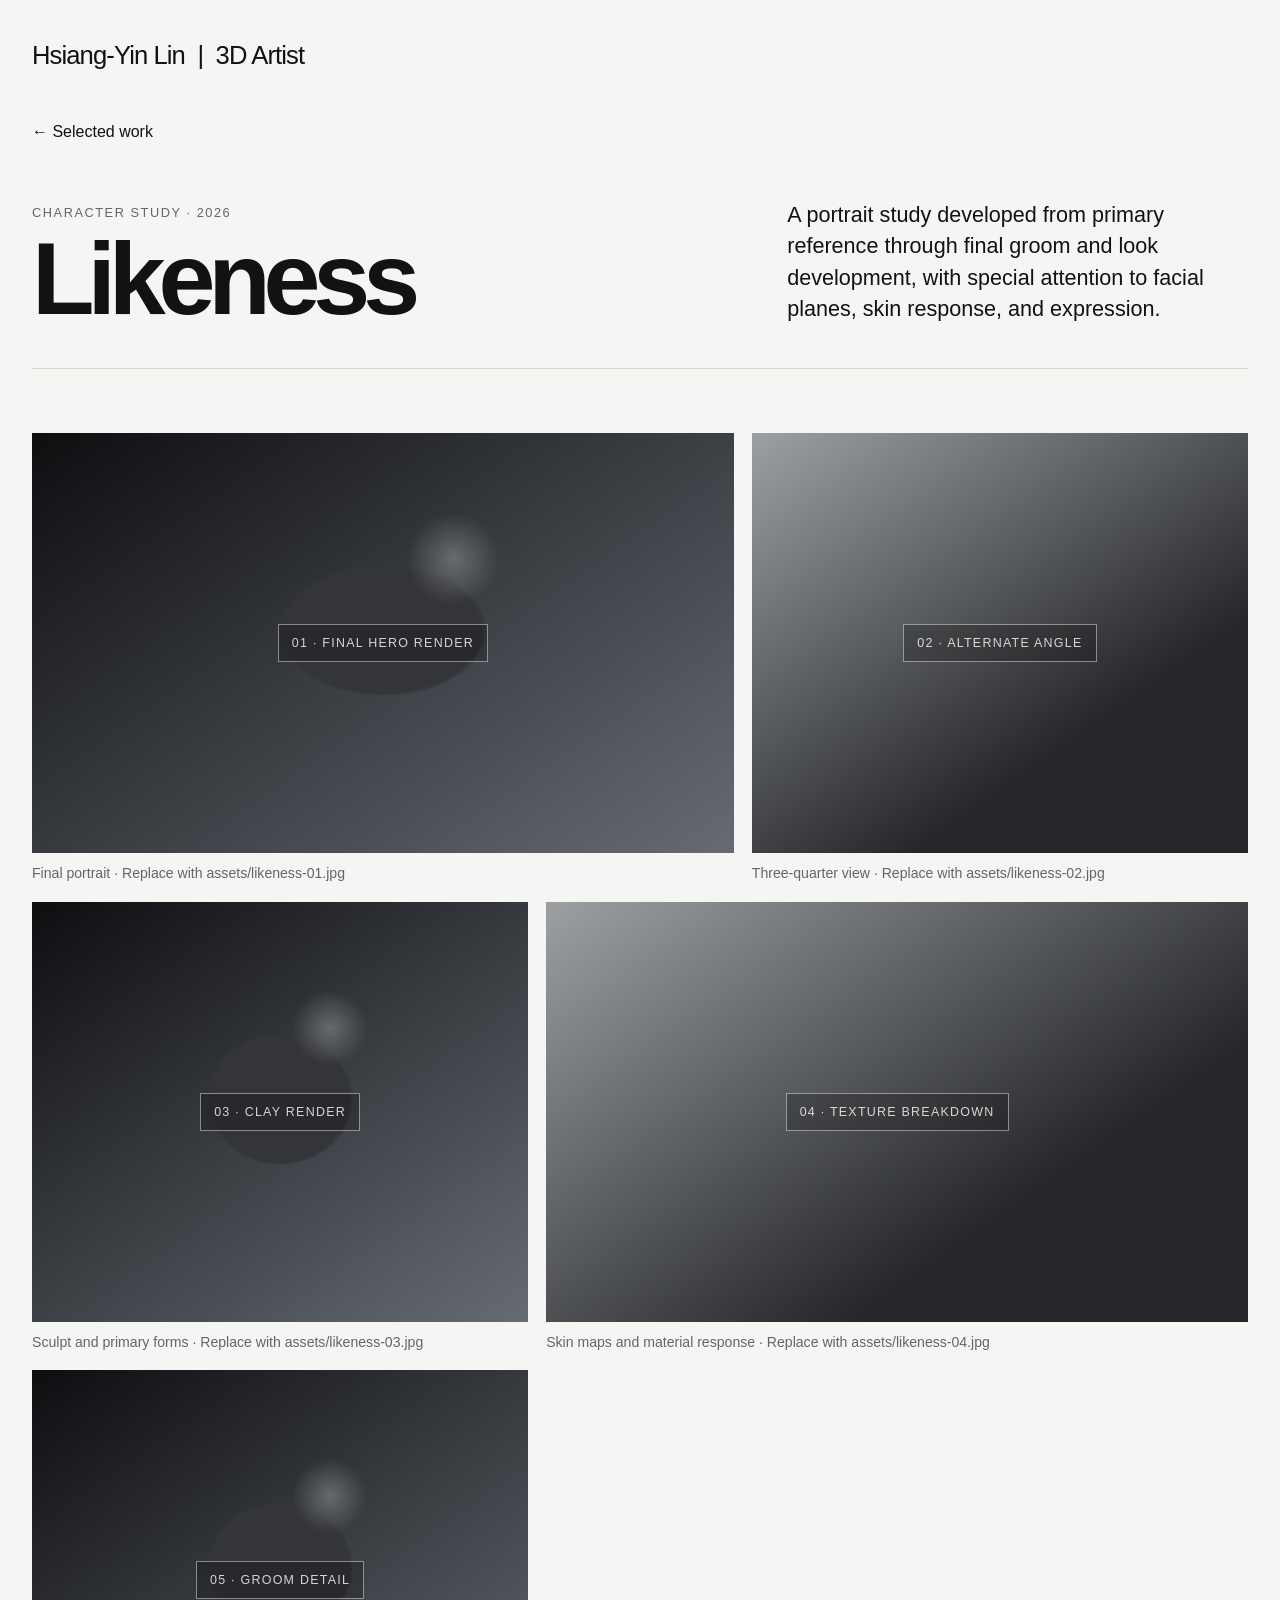
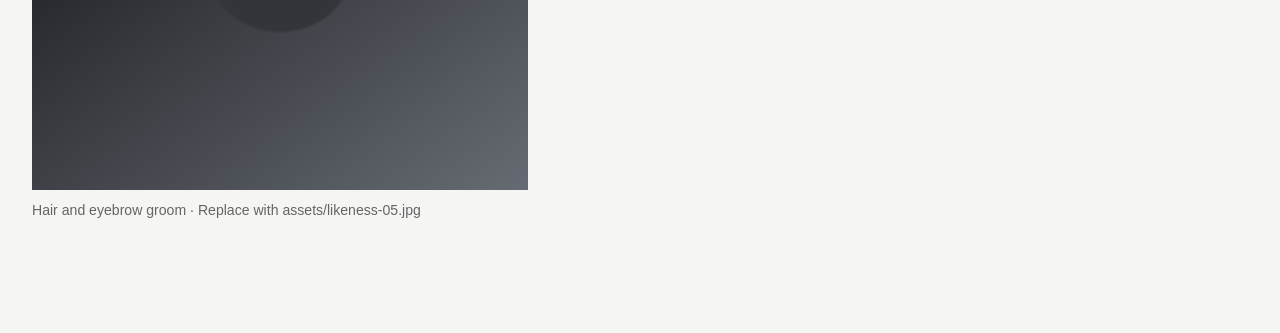
==== likeness.html @ 74c84bca "Add files via upload" ====
<!doctype html>
<html lang="en">
<head>
  <meta charset="utf-8">
  <meta name="viewport" content="width=device-width, initial-scale=1">
  <meta name="description" content="Likeness character study by Hsiang-Yin Lin.">
  <title>Likeness Study | Hsiang-Yin Lin</title>
  <link rel="stylesheet" href="assets/styles.css">
</head>
<body>
  <header class="site-header site-shell"><a class="brand" href="index.html">Hsiang-Yin Lin&nbsp; | &nbsp;3D Artist</a></header>
  <main class="project-page site-shell">
    <a class="back-link" href="index.html">← Selected work</a>
    <header class="project-heading">
      <div><p class="eyebrow">Character study · 2026</p><h1>Likeness</h1></div>
      <p class="project-intro">A portrait study developed from primary reference through final groom and look development, with special attention to facial planes, skin response, and expression.</p>
    </header>
    <section class="gallery" aria-label="Likeness renders and breakdowns">
      <figure><div class="media-placeholder"><span>01 · Final hero render</span></div><figcaption>Final portrait · Replace with assets/likeness-01.jpg</figcaption></figure>
      <figure><div class="media-placeholder"><span>02 · Alternate angle</span></div><figcaption>Three-quarter view · Replace with assets/likeness-02.jpg</figcaption></figure>
      <figure><div class="media-placeholder"><span>03 · Clay render</span></div><figcaption>Sculpt and primary forms · Replace with assets/likeness-03.jpg</figcaption></figure>
      <figure><div class="media-placeholder"><span>04 · Texture breakdown</span></div><figcaption>Skin maps and material response · Replace with assets/likeness-04.jpg</figcaption></figure>
      <figure><div class="media-placeholder"><span>05 · Groom detail</span></div><figcaption>Hair and eyebrow groom · Replace with assets/likeness-05.jpg</figcaption></figure>
    </section>
  </main>
</body>
</html>
---- assets/styles.css ----
:root {
  --paper: #f5f5f3;
  --ink: #121212;
  --muted: #656565;
  --line: #d7d7d2;
  --accent: #d7ff3f;
  --max: 1440px;
}

* { box-sizing: border-box; }

html { scroll-behavior: smooth; }

body {
  margin: 0;
  color: var(--ink);
  background: var(--paper);
  font-family: Arial, Helvetica, sans-serif;
  font-size: 16px;
  line-height: 1.45;
}

a { color: inherit; }

img { display: block; max-width: 100%; }

.site-shell {
  width: min(calc(100% - 64px), var(--max));
  margin: 0 auto;
}

.site-header {
  display: flex;
  align-items: center;
  justify-content: space-between;
  min-height: 112px;
}

.brand {
  text-decoration: none;
  font-size: clamp(1.35rem, 2vw, 1.85rem);
  letter-spacing: -0.035em;
}

.header-links { display: flex; align-items: center; gap: 18px; }
.icon-link { width: 24px; height: 24px; display: grid; place-items: center; }
.icon-link svg { width: 21px; height: 21px; fill: none; stroke: currentColor; stroke-width: 1.8; }

.home-grid {
  display: grid;
  grid-template-columns: minmax(0, 1.7fr) minmax(280px, .95fr);
  gap: clamp(56px, 8vw, 120px);
  align-items: start;
  padding: 22px 4vw 96px;
}

.project-grid { display: grid; grid-template-columns: repeat(2, minmax(0, 1fr)); gap: 16px; }

.project-card {
  position: relative;
  display: block;
  min-height: min(64vh, 720px);
  overflow: hidden;
  color: white;
  text-decoration: none;
  background: #222;
}

.project-art {
  position: absolute;
  inset: 0;
  background-image:
    radial-gradient(circle at 54% 28%, rgba(255,255,255,.3), transparent 10%),
    radial-gradient(circle at 52% 40%, rgba(0,0,0,.72), transparent 24%),
    linear-gradient(145deg, #b15f39 0%, #3e1f1c 46%, #d48b54 100%);
  transition: transform .6s cubic-bezier(.2,.7,.2,1), filter .4s ease;
}

.project-card:nth-child(2) .project-art {
  background-image:
    linear-gradient(120deg, transparent 37%, rgba(215,255,63,.86) 38%, rgba(215,255,63,.86) 41%, transparent 42%),
    radial-gradient(circle at 62% 32%, #596273 0 11%, transparent 12%),
    linear-gradient(150deg, #111 0%, #353b45 54%, #8c929a 100%);
}

.project-card:hover .project-art, .project-card:focus-visible .project-art { transform: scale(1.035); filter: brightness(.82); }
.project-label { position: absolute; inset: auto 24px 22px; display: flex; justify-content: space-between; align-items: end; gap: 16px; }
.project-label strong { font-size: clamp(1.35rem, 2.6vw, 2.25rem); letter-spacing: -.04em; }
.project-label span { font-size: .83rem; text-transform: uppercase; letter-spacing: .1em; }

.bio { padding-top: 4px; max-width: 420px; }
.portrait {
  width: 156px;
  aspect-ratio: 1;
  margin: 0 auto 46px;
  border-radius: 50%;
  background: linear-gradient(140deg, #252525 0 44%, #d7ff3f 45% 48%, #a9afb9 49% 100%);
}
.bio h1 { margin: 0 0 22px; font-size: clamp(1.55rem, 2.4vw, 2.15rem); line-height: 1.18; letter-spacing: -.035em; }
.bio p { margin: 0 0 42px; font-size: 1.08rem; }
.bio h2 { font-size: 1.2rem; margin: 0 0 20px; }
.text-link { text-underline-offset: 4px; text-decoration-thickness: 1px; }

.project-page { padding-bottom: 112px; }
.back-link { display: inline-block; margin: 8px 0 56px; text-decoration: none; }
.back-link:hover { text-decoration: underline; text-underline-offset: 4px; }
.project-heading { display: grid; grid-template-columns: 1.5fr 1fr; gap: 64px; align-items: end; padding-bottom: 44px; border-bottom: 1px solid var(--line); }
.eyebrow { margin: 0 0 12px; color: var(--muted); text-transform: uppercase; letter-spacing: .12em; font-size: .8rem; }
.project-heading h1 { margin: 0; font-size: clamp(3rem, 8vw, 7.5rem); line-height: .88; letter-spacing: -.07em; }
.project-intro { margin: 0; max-width: 560px; font-size: clamp(1.05rem, 1.7vw, 1.35rem); }

.gallery { display: grid; grid-template-columns: repeat(12, 1fr); gap: 18px; padding-top: 64px; }
.gallery figure { margin: 0; }
.gallery figure:nth-child(1), .gallery figure:nth-child(4) { grid-column: span 7; }
.gallery figure:nth-child(2), .gallery figure:nth-child(3), .gallery figure:nth-child(5) { grid-column: span 5; }
.media-placeholder {
  min-height: 420px;
  display: grid;
  place-items: center;
  padding: 24px;
  color: rgba(255,255,255,.8);
  text-align: center;
  background:
    radial-gradient(circle at 60% 30%, rgba(255,255,255,.25), transparent 9%),
    radial-gradient(ellipse at 50% 47%, #34353a 0 20%, transparent 21%),
    linear-gradient(145deg, #0d0e10, #666b73);
}
.gallery figure:nth-child(even) .media-placeholder { background: linear-gradient(145deg, #9da0a2, #242629 70%); }
.media-placeholder span { padding: 9px 13px; border: 1px solid rgba(255,255,255,.45); background: rgba(0,0,0,.22); font-size: .78rem; letter-spacing: .1em; text-transform: uppercase; }
figcaption { padding-top: 10px; color: var(--muted); font-size: .88rem; }

.reel-layout { display: grid; grid-template-columns: minmax(0, 1.65fr) minmax(260px, .65fr); gap: 44px; padding-top: 64px; align-items: start; }
.video-frame { aspect-ratio: 16 / 9; background: #111; }
.video-frame iframe { width: 100%; height: 100%; border: 0; }
.details h2 { margin: 0 0 16px; font-size: 1.35rem; }
.details p { color: #373737; }
.facts { margin: 34px 0 0; padding: 0; list-style: none; border-top: 1px solid var(--line); }
.facts li { display: flex; justify-content: space-between; gap: 24px; padding: 13px 0; border-bottom: 1px solid var(--line); font-size: .9rem; }
.facts span { color: var(--muted); }
.stills { grid-column: 1 / -1; display: grid; grid-template-columns: repeat(3, 1fr); gap: 18px; margin-top: 22px; }
.stills .media-placeholder { min-height: 250px; }

@media (max-width: 820px) {
  .site-shell { width: min(calc(100% - 32px), var(--max)); }
  .site-header { min-height: 88px; }
  .home-grid, .project-heading, .reel-layout { grid-template-columns: 1fr; }
  .home-grid { padding: 8px 0 72px; gap: 56px; }
  .bio { order: -1; max-width: 620px; }
  .portrait { width: 112px; margin: 0 0 28px; }
  .bio p { margin-bottom: 28px; }
  .project-heading { gap: 30px; }
  .gallery figure:nth-child(n) { grid-column: span 12; }
  .media-placeholder { min-height: 360px; }
  .stills { grid-template-columns: 1fr; }
}

@media (max-width: 520px) {
  .brand { font-size: 1.16rem; }
  .project-grid { grid-template-columns: 1fr; }
  .project-card { min-height: 58vh; }
  .project-heading h1 { font-size: 3.6rem; }
}
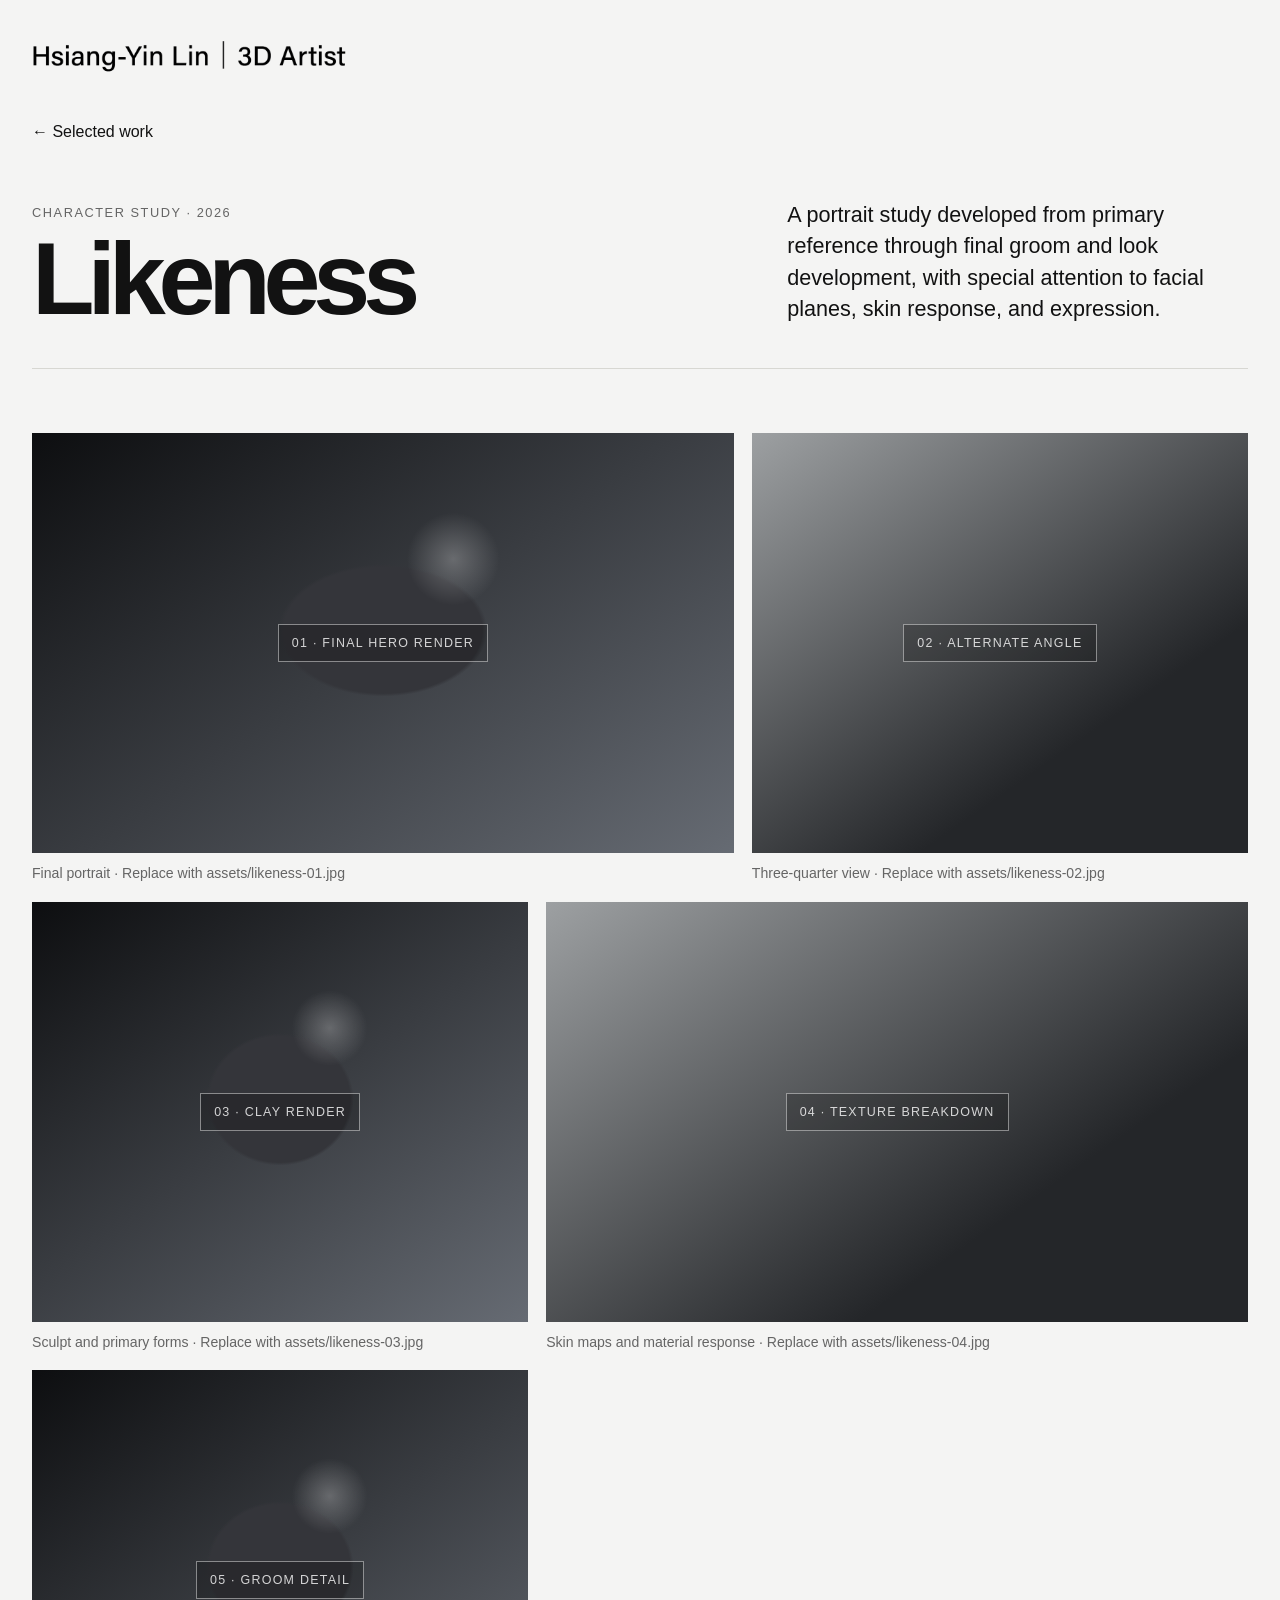
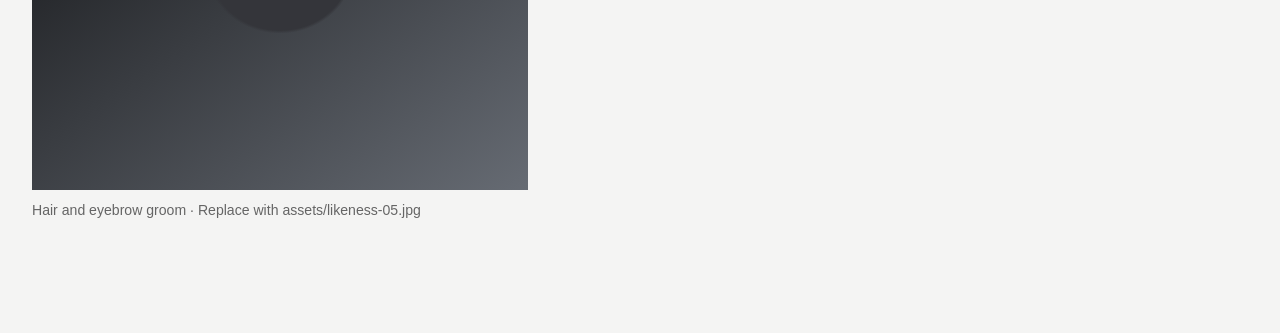
==== commit c495213a: "Add files via upload" ====
--- a/likeness.html
+++ b/likeness.html
@@ -8,7 +8,7 @@
   <link rel="stylesheet" href="assets/styles.css">
 </head>
 <body>
-  <header class="site-header site-shell"><a class="brand" href="index.html">Hsiang-Yin Lin&nbsp; | &nbsp;3D Artist</a></header>
+  <header class="site-header site-shell"><a class="brand" href="index.html"><img class="brand-image" src="assets/icon_name.png" alt="Hsiang-Yin Lin | 3D Artist"></a></header>
   <main class="project-page site-shell">
     <a class="back-link" href="index.html">← Selected work</a>
     <header class="project-heading">
@@ -25,4 +25,3 @@
   </main>
 </body>
 </html>
-
--- a/assets/styles.css
+++ b/assets/styles.css
@@ -1,5 +1,5 @@
 :root {
-  --paper: #f5f5f3;
+  --paper: #F4F4F3;
   --ink: #121212;
   --muted: #656565;
   --line: #d7d7d2;
@@ -15,7 +15,8 @@
   margin: 0;
   color: var(--ink);
   background: var(--paper);
-  font-family: Arial, Helvetica, sans-serif;
+  font-family: Arial, sans-serif;
+  font-weight: 400;
   font-size: 16px;
   line-height: 1.45;
 }
@@ -38,13 +39,16 @@
 
 .brand {
   text-decoration: none;
-  font-size: clamp(1.35rem, 2vw, 1.85rem);
-  letter-spacing: -0.035em;
+  display: block;
+  line-height: 0;
 }
+.brand-image { display: block; width: 315px; height: auto; max-width: 64vw; }
 
-.header-links { display: flex; align-items: center; gap: 18px; }
-.icon-link { width: 24px; height: 24px; display: grid; place-items: center; }
-.icon-link svg { width: 21px; height: 21px; fill: none; stroke: currentColor; stroke-width: 1.8; }
+.header-links { display: flex; align-items: center; gap: 16px; }
+.icon-link { display: grid; place-items: center; line-height: 0; }
+.icon-link:first-child { width: 18px; height: 18px; }
+.icon-link:last-child { width: 22px; height: 17px; }
+.icon-link img { display: block; width: 100%; height: 100%; }
 
 .home-grid {
   display: grid;
@@ -69,18 +73,10 @@
 .project-art {
   position: absolute;
   inset: 0;
-  background-image:
-    radial-gradient(circle at 54% 28%, rgba(255,255,255,.3), transparent 10%),
-    radial-gradient(circle at 52% 40%, rgba(0,0,0,.72), transparent 24%),
-    linear-gradient(145deg, #b15f39 0%, #3e1f1c 46%, #d48b54 100%);
+  width: 100%;
+  height: 100%;
+  object-fit: cover;
   transition: transform .6s cubic-bezier(.2,.7,.2,1), filter .4s ease;
-}
-
-.project-card:nth-child(2) .project-art {
-  background-image:
-    linear-gradient(120deg, transparent 37%, rgba(215,255,63,.86) 38%, rgba(215,255,63,.86) 41%, transparent 42%),
-    radial-gradient(circle at 62% 32%, #596273 0 11%, transparent 12%),
-    linear-gradient(150deg, #111 0%, #353b45 54%, #8c929a 100%);
 }
 
 .project-card:hover .project-art, .project-card:focus-visible .project-art { transform: scale(1.035); filter: brightness(.82); }
@@ -94,11 +90,11 @@
   aspect-ratio: 1;
   margin: 0 auto 46px;
   border-radius: 50%;
-  background: linear-gradient(140deg, #252525 0 44%, #d7ff3f 45% 48%, #a9afb9 49% 100%);
+  object-fit: cover;
 }
-.bio h1 { margin: 0 0 22px; font-size: clamp(1.55rem, 2.4vw, 2.15rem); line-height: 1.18; letter-spacing: -.035em; }
+.bio h1 { margin: 0 0 22px; font-size: clamp(1.55rem, 2.4vw, 2.15rem); line-height: 1.18; font-weight: 400; letter-spacing: 0; }
 .bio p { margin: 0 0 42px; font-size: 1.08rem; }
-.bio h2 { font-size: 1.2rem; margin: 0 0 20px; }
+.bio h2 { font-size: 1.2rem; font-weight: 400; margin: 0 0 20px; }
 .text-link { text-underline-offset: 4px; text-decoration-thickness: 1px; }
 
 .project-page { padding-bottom: 112px; }
@@ -155,9 +151,8 @@
 }
 
 @media (max-width: 520px) {
-  .brand { font-size: 1.16rem; }
+  .brand-image { width: 260px; max-width: 68vw; }
   .project-grid { grid-template-columns: 1fr; }
   .project-card { min-height: 58vh; }
   .project-heading h1 { font-size: 3.6rem; }
 }
-
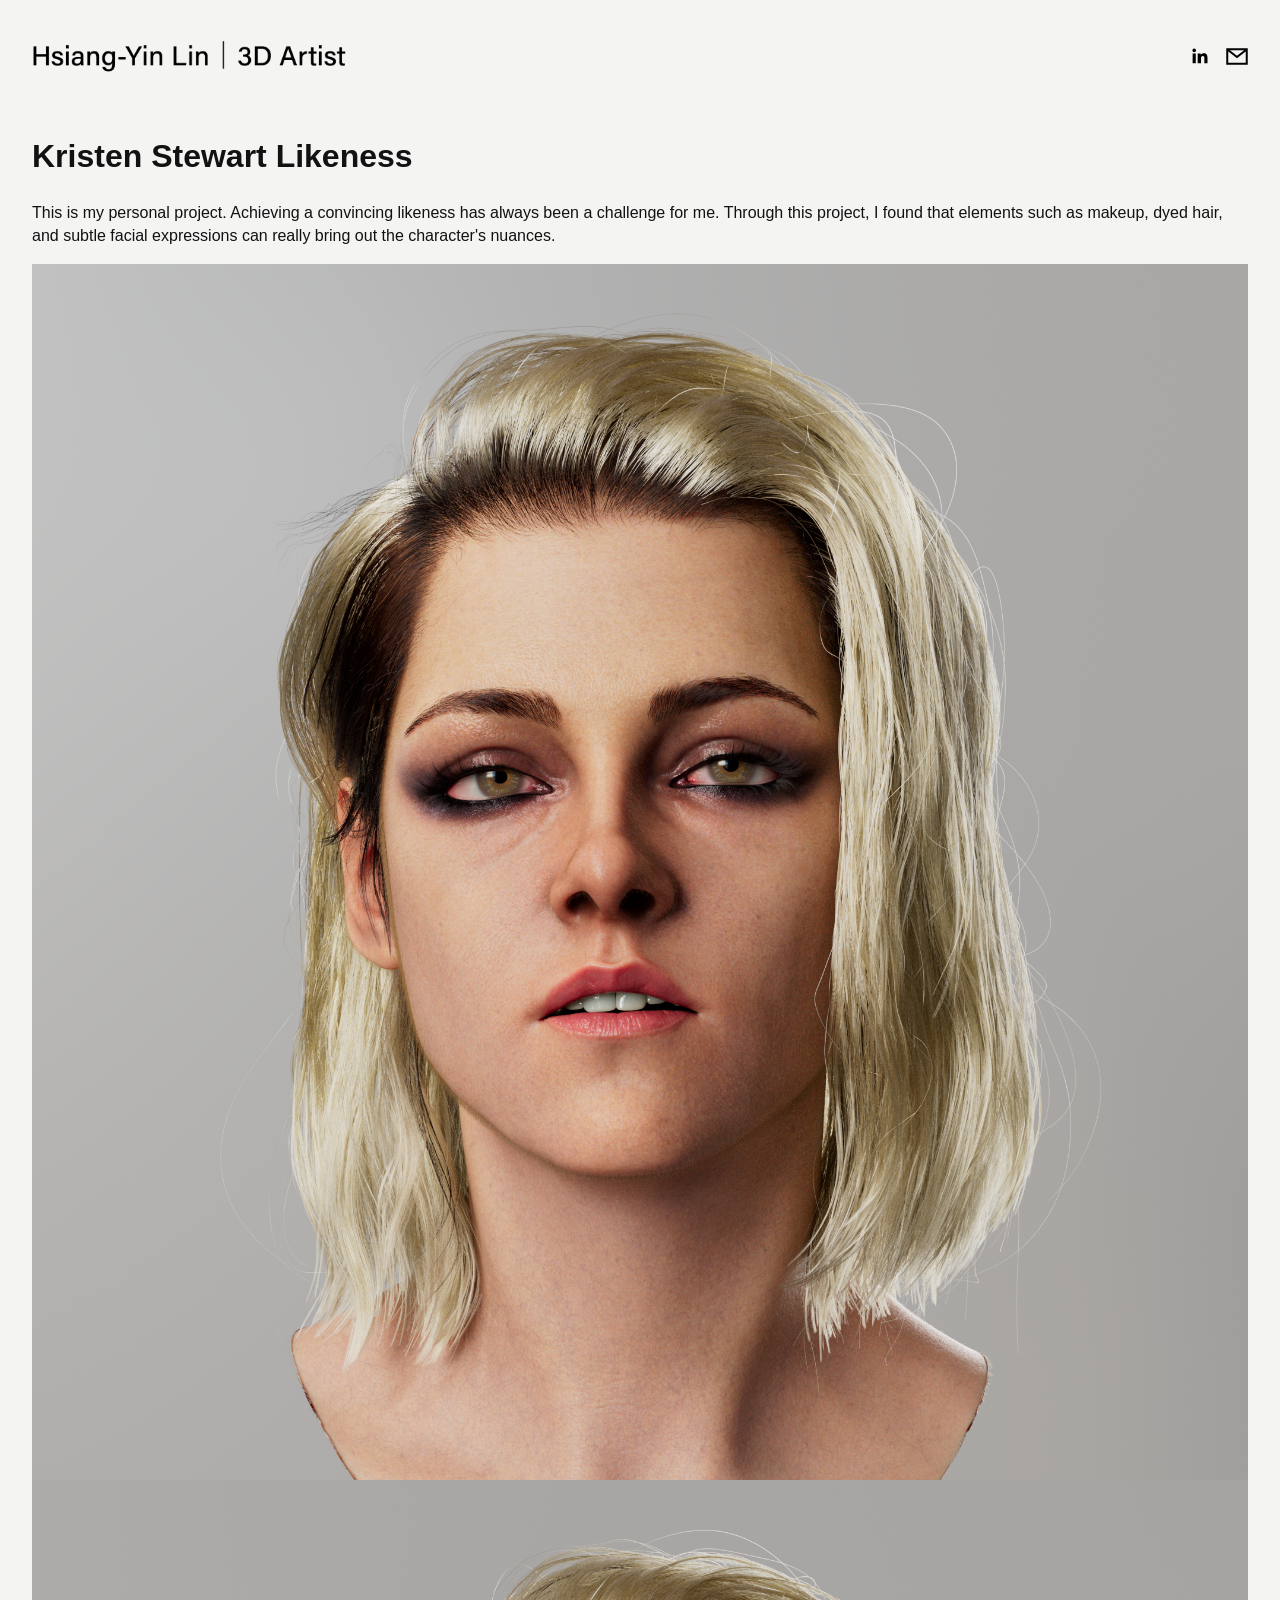
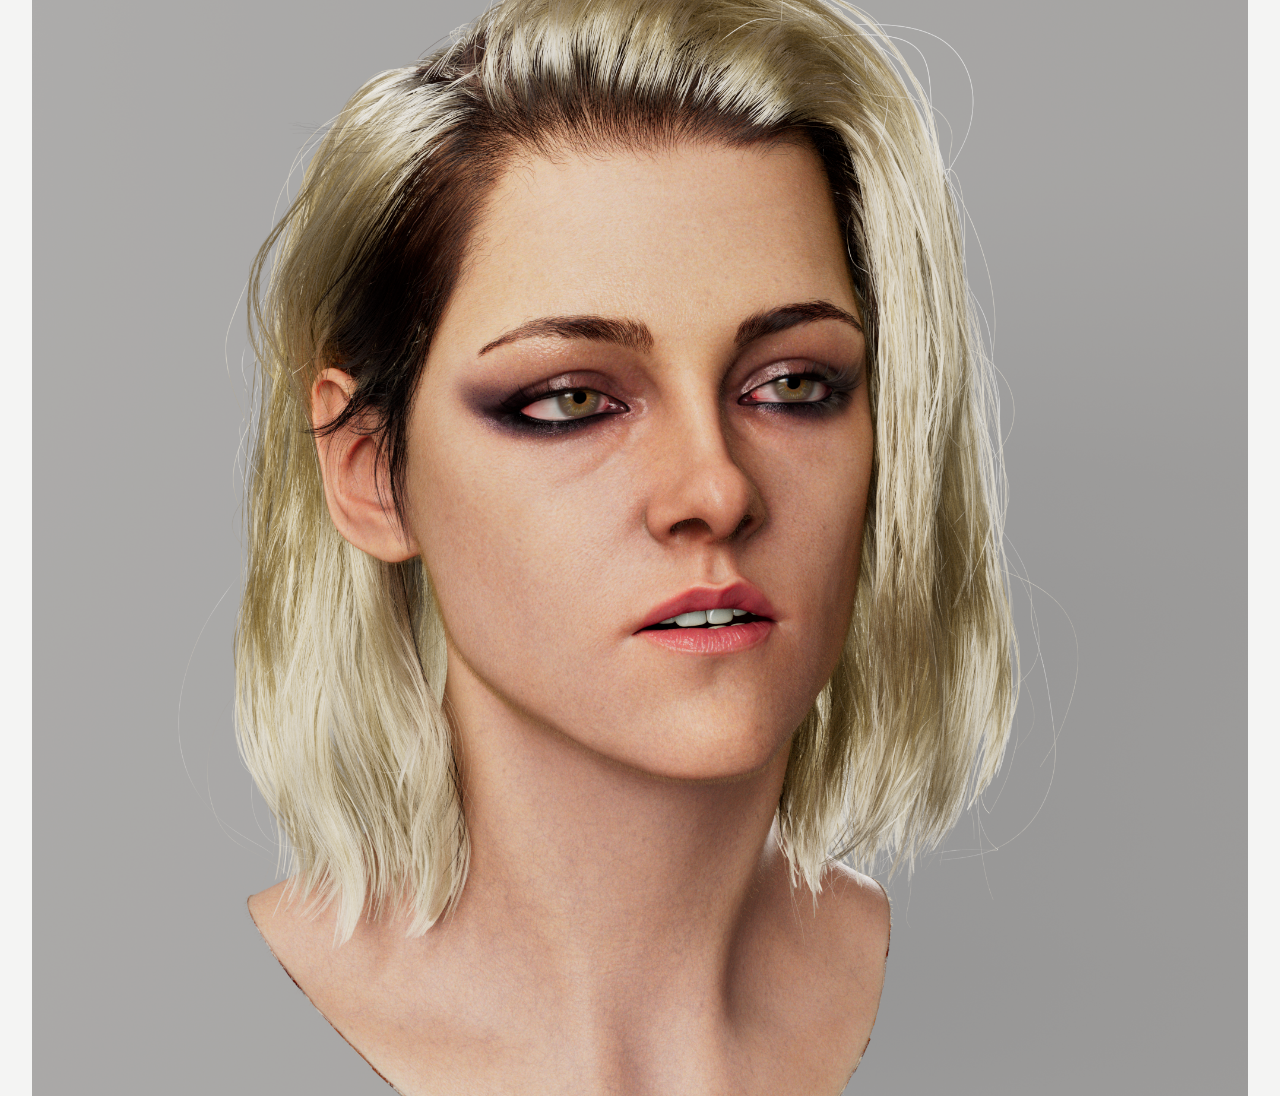
==== commit 25e02405: "Add files via upload" ====
--- a/likeness.html
+++ b/likeness.html
@@ -8,19 +8,21 @@
   <link rel="stylesheet" href="assets/styles.css">
 </head>
 <body>
-  <header class="site-header site-shell"><a class="brand" href="index.html"><img class="brand-image" src="assets/icon_name.png" alt="Hsiang-Yin Lin | 3D Artist"></a></header>
-  <main class="project-page site-shell">
-    <a class="back-link" href="index.html">← Selected work</a>
-    <header class="project-heading">
-      <div><p class="eyebrow">Character study · 2026</p><h1>Likeness</h1></div>
-      <p class="project-intro">A portrait study developed from primary reference through final groom and look development, with special attention to facial planes, skin response, and expression.</p>
+  <header class="site-header site-shell">
+    <a class="brand" href="index.html"><img class="brand-image" src="assets/icon_name.png" alt="Hsiang-Yin Lin | 3D Artist"></a>
+    <nav class="header-links" aria-label="Contact links">
+      <a class="icon-link" href="https://www.linkedin.com/" aria-label="LinkedIn"><img src="assets/linkedin.svg" alt=""></a>
+      <a class="icon-link" href="mailto:4hsiangyinlin@gmail.com" aria-label="Email"><img src="assets/email.svg" alt=""></a>
+    </nav>
+  </header>
+  <main class="detail-page site-shell">
+    <header class="detail-intro">
+      <h1>Kristen Stewart Likeness</h1>
+      <p>This is my personal project. Achieving a convincing likeness has always been a challenge for me. Through this project, I found that elements such as makeup, dyed hair, and subtle facial expressions can really bring out the character's nuances.</p>
     </header>
-    <section class="gallery" aria-label="Likeness renders and breakdowns">
-      <figure><div class="media-placeholder"><span>01 · Final hero render</span></div><figcaption>Final portrait · Replace with assets/likeness-01.jpg</figcaption></figure>
-      <figure><div class="media-placeholder"><span>02 · Alternate angle</span></div><figcaption>Three-quarter view · Replace with assets/likeness-02.jpg</figcaption></figure>
-      <figure><div class="media-placeholder"><span>03 · Clay render</span></div><figcaption>Sculpt and primary forms · Replace with assets/likeness-03.jpg</figcaption></figure>
-      <figure><div class="media-placeholder"><span>04 · Texture breakdown</span></div><figcaption>Skin maps and material response · Replace with assets/likeness-04.jpg</figcaption></figure>
-      <figure><div class="media-placeholder"><span>05 · Groom detail</span></div><figcaption>Hair and eyebrow groom · Replace with assets/likeness-05.jpg</figcaption></figure>
+    <section class="likeness-grid" aria-label="Kristen Stewart likeness renders">
+      <img src="assets/likeness01.png" alt="Front view of Kristen Stewart likeness portrait">
+      <img src="assets/likeness02.png" alt="Three-quarter view of Kristen Stewart likeness portrait">
     </section>
   </main>
 </body>
--- a/assets/styles.css
+++ b/assets/styles.css
@@ -70,6 +70,17 @@
   background: #222;
 }
 
+.project-card::after {
+  content: "";
+  position: absolute;
+  inset: 0;
+  z-index: 1;
+  background: #000;
+  opacity: 0;
+  transition: opacity .4s ease;
+  pointer-events: none;
+}
+
 .project-art {
   position: absolute;
   inset: 0;
@@ -79,10 +90,61 @@
   transition: transform .6s cubic-bezier(.2,.7,.2,1), filter .4s ease;
 }
 
-.project-card:hover .project-art, .project-card:focus-visible .project-art { transform: scale(1.035); filter: brightness(.82); }
-.project-label { position: absolute; inset: auto 24px 22px; display: flex; justify-content: space-between; align-items: end; gap: 16px; }
-.project-label strong { font-size: clamp(1.35rem, 2.6vw, 2.25rem); letter-spacing: -.04em; }
-.project-label span { font-size: .83rem; text-transform: uppercase; letter-spacing: .1em; }
+.project-card:hover::after,
+.project-card:focus-visible::after {
+  opacity: .62;
+}
+
+.project-card:hover .project-art,
+.project-card:focus-visible .project-art {
+  transform: scale(1.035);
+}
+
+.hover-title {
+  position: absolute;
+  inset: 0;
+  z-index: 2;
+  display: grid;
+  place-items: center;
+  padding: 24px;
+  color: #fff;
+  font-size: clamp(1.2rem, 2vw, 1.75rem);
+  font-weight: 400;
+  line-height: 1.2;
+  text-align: center;
+  opacity: 0;
+  transform: translateY(8px);
+  transition: opacity .35s ease, transform .35s ease;
+  pointer-events: none;
+}
+
+.project-card:hover .hover-title,
+.project-card:focus-visible .hover-title {
+  opacity: 1;
+  transform: translateY(0);
+}
+
+@media (hover: none) {
+  .project-card::after {
+    opacity: .3;
+    background: linear-gradient(to top, #000, transparent 48%);
+  }
+
+  .hover-title {
+    place-items: end start;
+    opacity: 1;
+    transform: none;
+    text-align: left;
+  }
+}
+
+@media (prefers-reduced-motion: reduce) {
+  .project-art,
+  .project-card::after,
+  .hover-title {
+    transition: none;
+  }
+}
 
 .bio { padding-top: 4px; max-width: 420px; }
 .portrait {
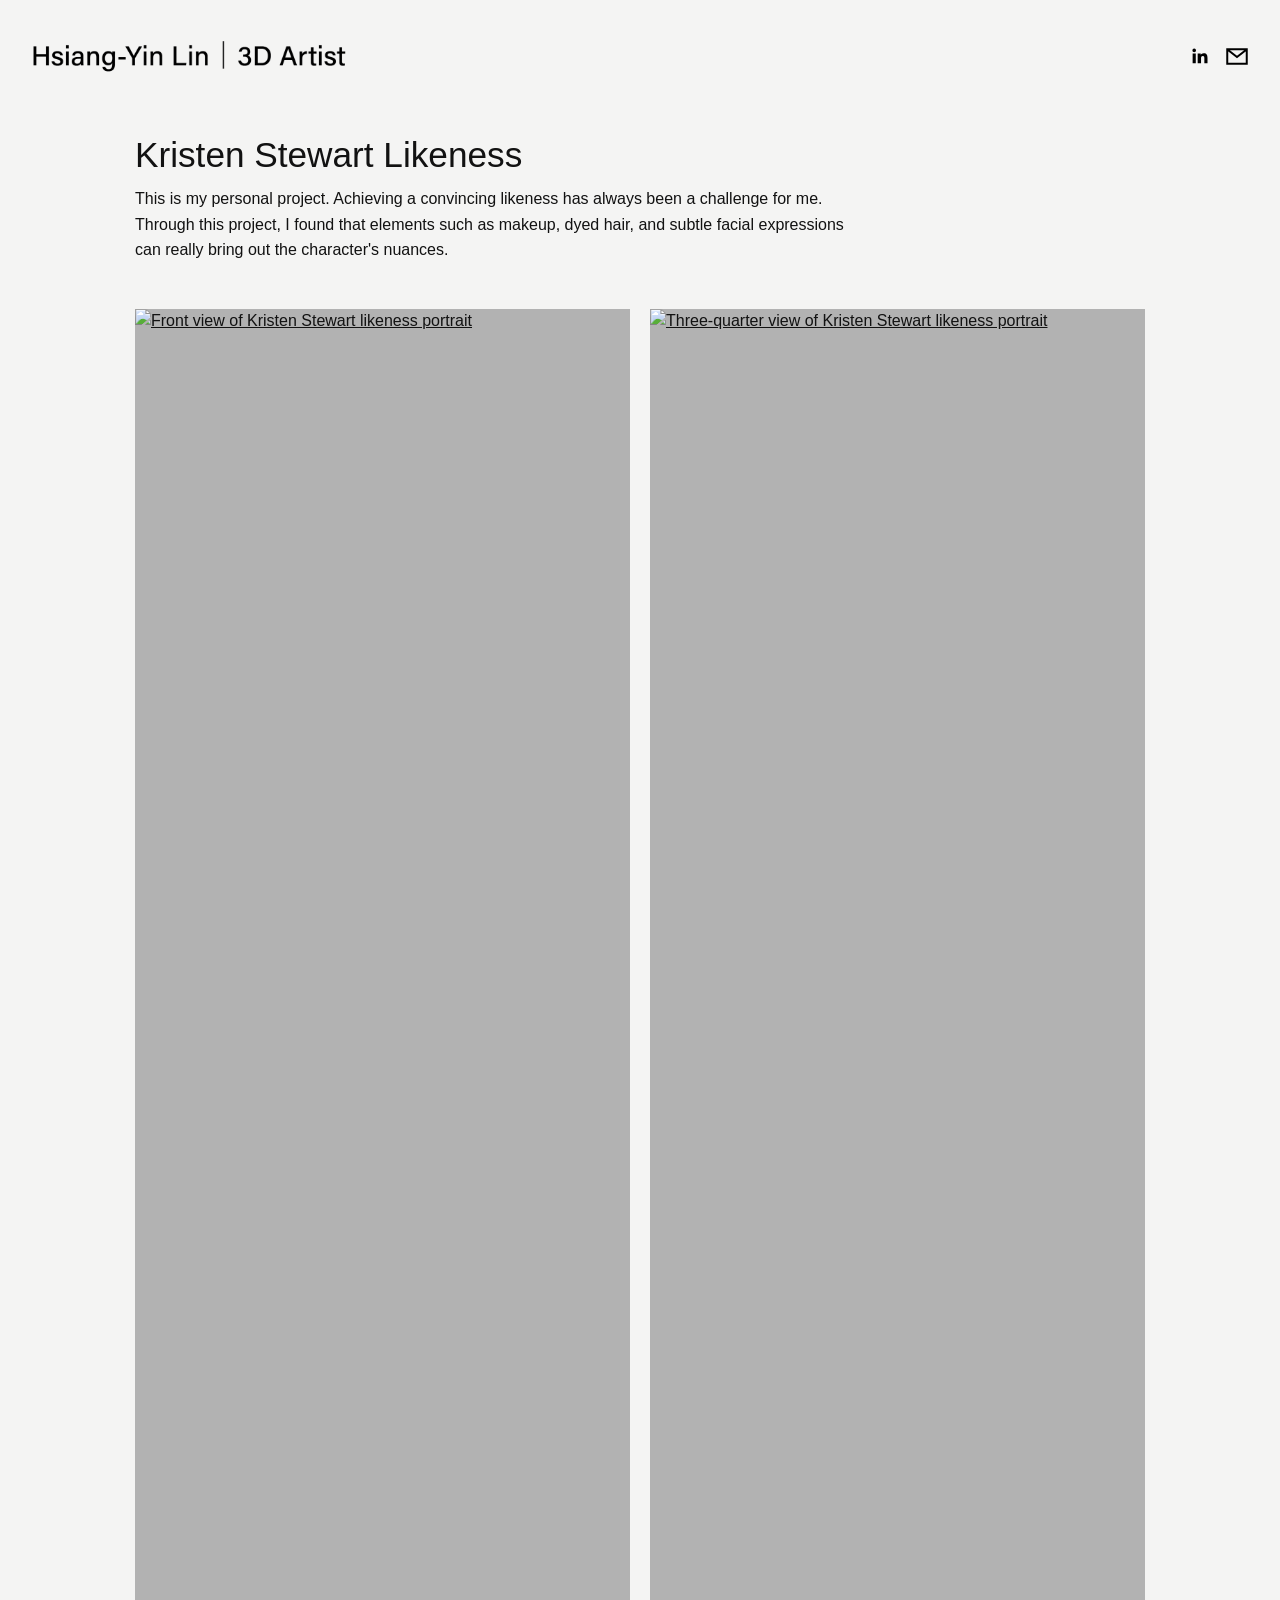
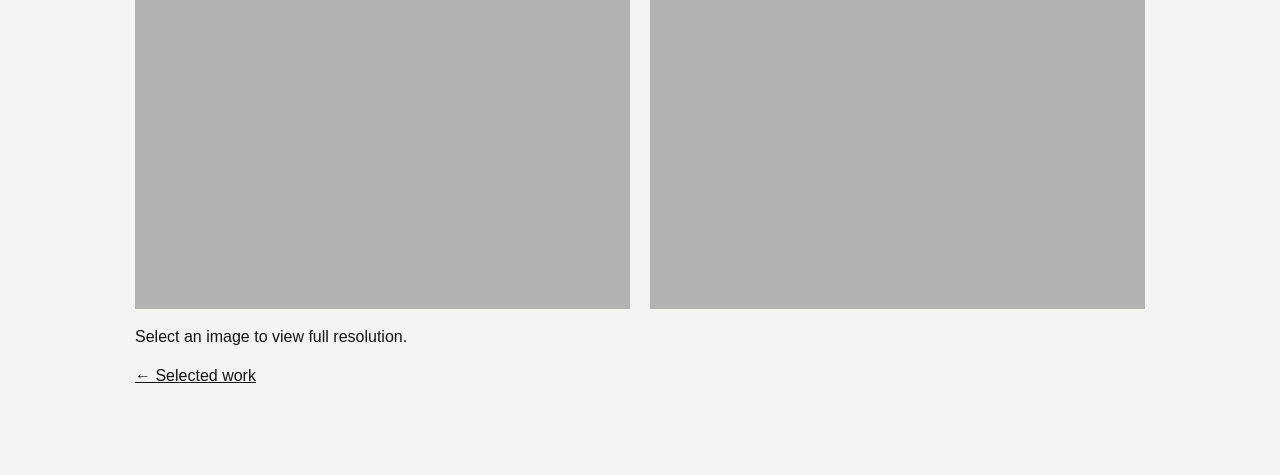
==== commit b0be9f3c: "astra changes 1" ====
--- a/likeness.html
+++ b/likeness.html
@@ -9,9 +9,9 @@
 </head>
 <body>
   <header class="site-header site-shell">
-    <a class="brand" href="index.html"><img class="brand-image" src="assets/icon_name.png" alt="Hsiang-Yin Lin | 3D Artist"></a>
+    <a class="brand" href="index.html"><img class="brand-image" src="assets/icon_name.png" alt="Hsiang-Yin Lin | 3D Artist" width="904" height="98" decoding="async"></a>
     <nav class="header-links" aria-label="Contact links">
-      <a class="icon-link" href="https://www.linkedin.com/" aria-label="LinkedIn"><img src="assets/linkedin.svg" alt=""></a>
+      <a class="icon-link" href="https://www.linkedin.com/in/hsiang-yin-lin-a6a724228" aria-label="LinkedIn"><img src="assets/linkedin.svg" alt=""></a>
       <a class="icon-link" href="mailto:4hsiangyinlin@gmail.com" aria-label="Email"><img src="assets/email.svg" alt=""></a>
     </nav>
   </header>
@@ -21,9 +21,11 @@
       <p>This is my personal project. Achieving a convincing likeness has always been a challenge for me. Through this project, I found that elements such as makeup, dyed hair, and subtle facial expressions can really bring out the character's nuances.</p>
     </header>
     <section class="likeness-grid" aria-label="Kristen Stewart likeness renders">
-      <img src="assets/likeness01.png" alt="Front view of Kristen Stewart likeness portrait">
-      <img src="assets/likeness02.png" alt="Three-quarter view of Kristen Stewart likeness portrait">
+      <a href="assets/likeness01.png" aria-label="View front render at full resolution"><img src="assets/likeness01.webp" alt="Front view of Kristen Stewart likeness portrait" width="1600" height="1600" decoding="async"></a>
+      <a href="assets/likeness02.png" aria-label="View three-quarter render at full resolution"><img src="assets/likeness02.webp" alt="Three-quarter view of Kristen Stewart likeness portrait" width="1600" height="1600" decoding="async"></a>
     </section>
+    <p class="media-note">Select an image to view full resolution.</p>
+    <a class="return-link" href="index.html">← Selected work</a>
   </main>
 </body>
 </html>
--- a/assets/styles.css
+++ b/assets/styles.css
@@ -63,8 +63,9 @@
 .project-card {
   position: relative;
   display: block;
-  min-height: min(64vh, 720px);
+  min-height: min(69vh, 620px);
   overflow: hidden;
+  border-radius: 16px;
   color: white;
   text-decoration: none;
   background: #222;
@@ -154,10 +155,51 @@
   border-radius: 50%;
   object-fit: cover;
 }
-.bio h1 { margin: 0 0 22px; font-size: clamp(1.55rem, 2.4vw, 2.15rem); line-height: 1.18; font-weight: 400; letter-spacing: 0; }
-.bio p { margin: 0 0 42px; font-size: 1.08rem; }
-.bio h2 { font-size: 1.2rem; font-weight: 400; margin: 0 0 20px; }
+.bio h1 { margin: 0 0 22px; font-size: 1.5rem; line-height: 1.2; font-weight: 400; letter-spacing: 0; }
+.bio p { margin: 0 0 18px; font-size: 1rem; line-height: 1.6; }
+.bio h2 { font-size: 1.35rem; font-weight: 400; margin: 34px 0 20px; }
 .text-link { text-underline-offset: 4px; text-decoration-thickness: 1px; }
+
+.detail-page {
+  max-width: 1010px;
+  margin-top: 22px;
+  padding-bottom: 88px;
+}
+
+.detail-intro {
+  max-width: 720px;
+  margin-bottom: 46px;
+}
+
+.detail-intro h1 {
+  margin: 0 0 10px;
+  font-size: clamp(1.8rem, 3vw, 2.2rem);
+  font-weight: 400;
+  line-height: 1.2;
+}
+
+.detail-intro p {
+  margin: 0;
+  font-size: 1rem;
+  line-height: 1.6;
+}
+
+.reel-intro {
+  max-width: none;
+}
+
+.likeness-grid {
+  display: grid;
+  grid-template-columns: repeat(2, minmax(0, 1fr));
+  gap: 20px;
+}
+
+.likeness-grid img {
+  width: 100%;
+  aspect-ratio: 1;
+  object-fit: cover;
+  background: #b2b2b2;
+}
 
 .project-page { padding-bottom: 112px; }
 .back-link { display: inline-block; margin: 8px 0 56px; text-decoration: none; }
@@ -188,7 +230,7 @@
 figcaption { padding-top: 10px; color: var(--muted); font-size: .88rem; }
 
 .reel-layout { display: grid; grid-template-columns: minmax(0, 1.65fr) minmax(260px, .65fr); gap: 44px; padding-top: 64px; align-items: start; }
-.video-frame { aspect-ratio: 16 / 9; background: #111; }
+.video-frame { width: 100%; aspect-ratio: 16 / 9; background: #111; }
 .video-frame iframe { width: 100%; height: 100%; border: 0; }
 .details h2 { margin: 0 0 16px; font-size: 1.35rem; }
 .details p { color: #373737; }
@@ -210,6 +252,9 @@
   .gallery figure:nth-child(n) { grid-column: span 12; }
   .media-placeholder { min-height: 360px; }
   .stills { grid-template-columns: 1fr; }
+  .detail-page { margin-top: 8px; }
+  .likeness-grid { grid-template-columns: 1fr; }
+  .video-frame { aspect-ratio: 16 / 9; }
 }
 
 @media (max-width: 520px) {
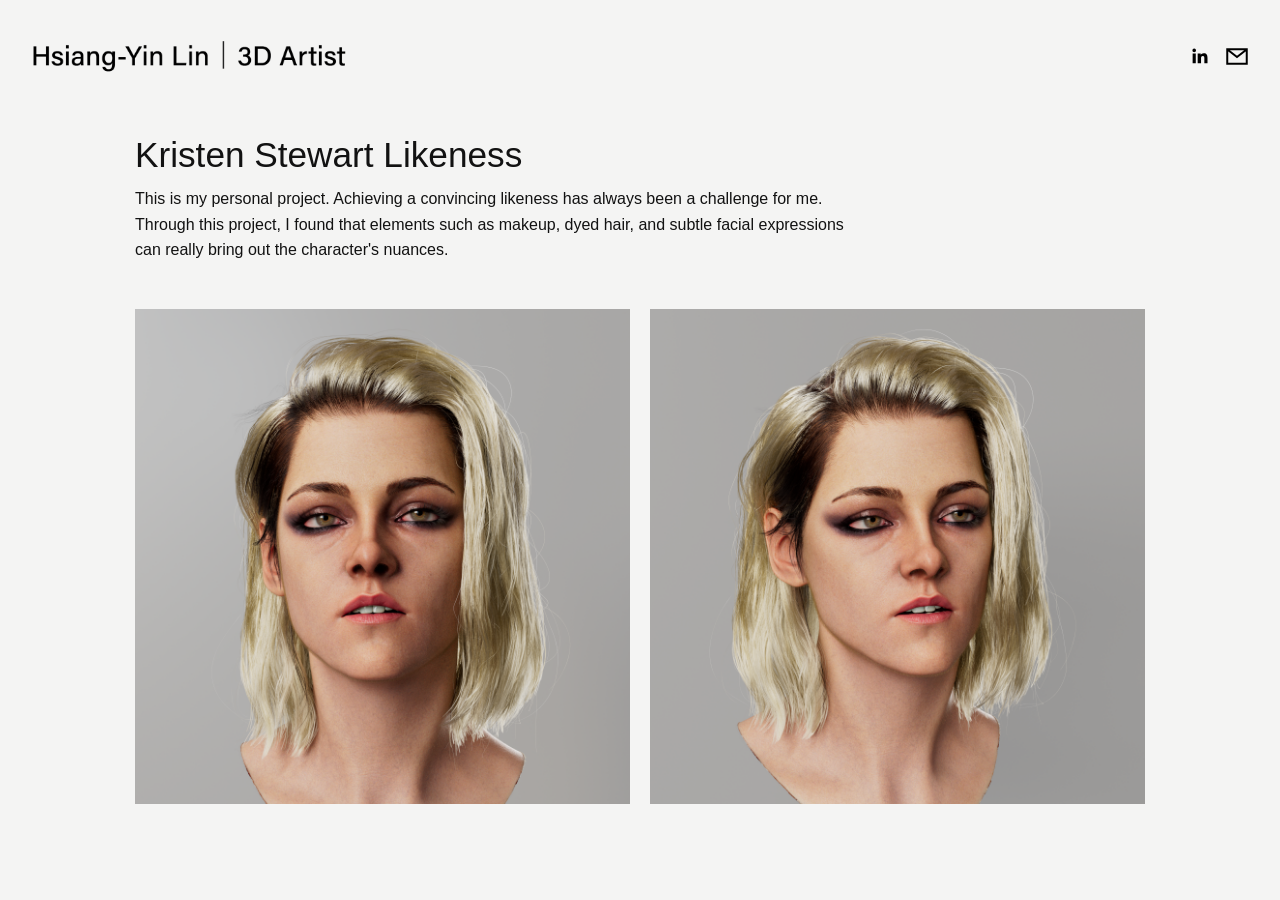
==== commit 26fe7298: "revert astra change" ====
--- a/likeness.html
+++ b/likeness.html
@@ -9,9 +9,9 @@
 </head>
 <body>
   <header class="site-header site-shell">
-    <a class="brand" href="index.html"><img class="brand-image" src="assets/icon_name.png" alt="Hsiang-Yin Lin | 3D Artist" width="904" height="98" decoding="async"></a>
+    <a class="brand" href="index.html"><img class="brand-image" src="assets/icon_name.png" alt="Hsiang-Yin Lin | 3D Artist"></a>
     <nav class="header-links" aria-label="Contact links">
-      <a class="icon-link" href="https://www.linkedin.com/in/hsiang-yin-lin-a6a724228" aria-label="LinkedIn"><img src="assets/linkedin.svg" alt=""></a>
+      <a class="icon-link" href="https://www.linkedin.com/" aria-label="LinkedIn"><img src="assets/linkedin.svg" alt=""></a>
       <a class="icon-link" href="mailto:4hsiangyinlin@gmail.com" aria-label="Email"><img src="assets/email.svg" alt=""></a>
     </nav>
   </header>
@@ -21,11 +21,9 @@
       <p>This is my personal project. Achieving a convincing likeness has always been a challenge for me. Through this project, I found that elements such as makeup, dyed hair, and subtle facial expressions can really bring out the character's nuances.</p>
     </header>
     <section class="likeness-grid" aria-label="Kristen Stewart likeness renders">
-      <a href="assets/likeness01.png" aria-label="View front render at full resolution"><img src="assets/likeness01.webp" alt="Front view of Kristen Stewart likeness portrait" width="1600" height="1600" decoding="async"></a>
-      <a href="assets/likeness02.png" aria-label="View three-quarter render at full resolution"><img src="assets/likeness02.webp" alt="Three-quarter view of Kristen Stewart likeness portrait" width="1600" height="1600" decoding="async"></a>
+      <img src="assets/likeness01.png" alt="Front view of Kristen Stewart likeness portrait">
+      <img src="assets/likeness02.png" alt="Three-quarter view of Kristen Stewart likeness portrait">
     </section>
-    <p class="media-note">Select an image to view full resolution.</p>
-    <a class="return-link" href="index.html">← Selected work</a>
   </main>
 </body>
 </html>
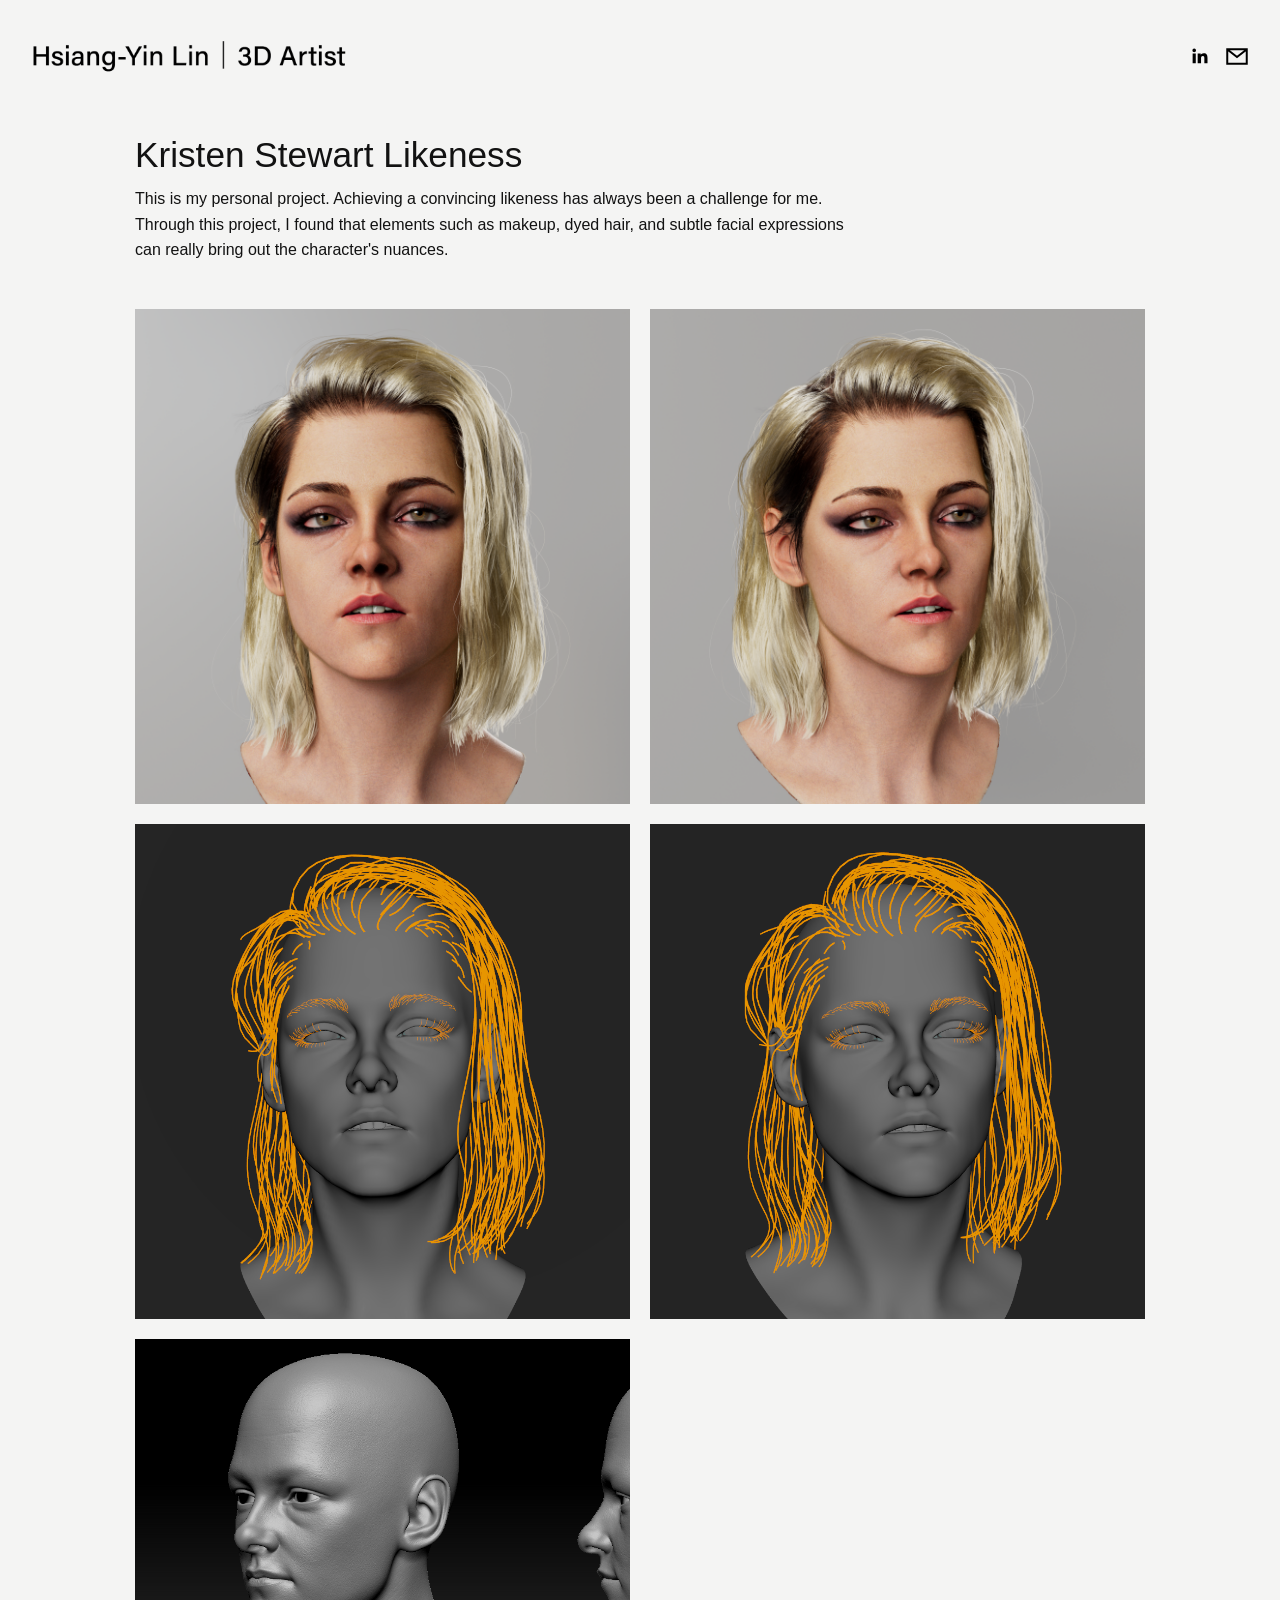
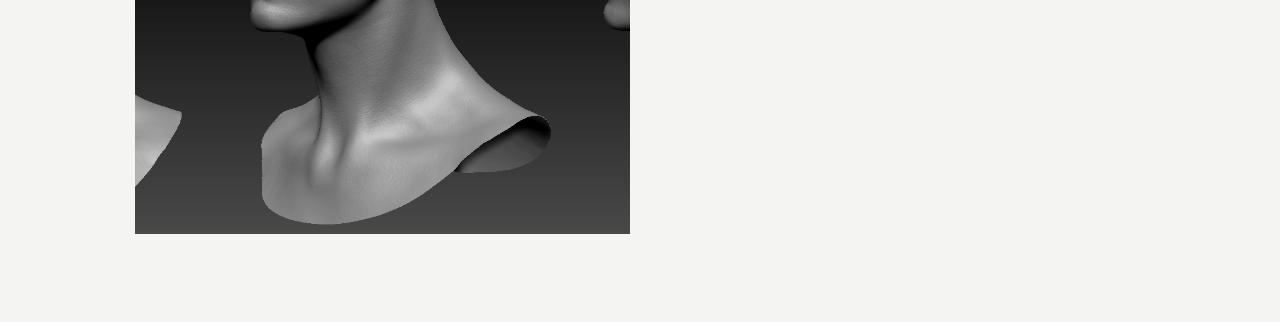
==== commit fc2d0d0a: "Update likeness.html" ====
--- a/likeness.html
+++ b/likeness.html
@@ -23,6 +23,9 @@
     <section class="likeness-grid" aria-label="Kristen Stewart likeness renders">
       <img src="assets/likeness01.png" alt="Front view of Kristen Stewart likeness portrait">
       <img src="assets/likeness02.png" alt="Three-quarter view of Kristen Stewart likeness portrait">
+      <img src="assets/likeness03.png" alt="Third view of Kristen Stewart likeness portrait">
+      <img src="assets/likeness04.png" alt="Forth view of Kristen Stewart likeness portrait">
+      <img src="assets/likeness05.png" alt="Last view of Kristen Stewart likeness portrait">
     </section>
   </main>
 </body>
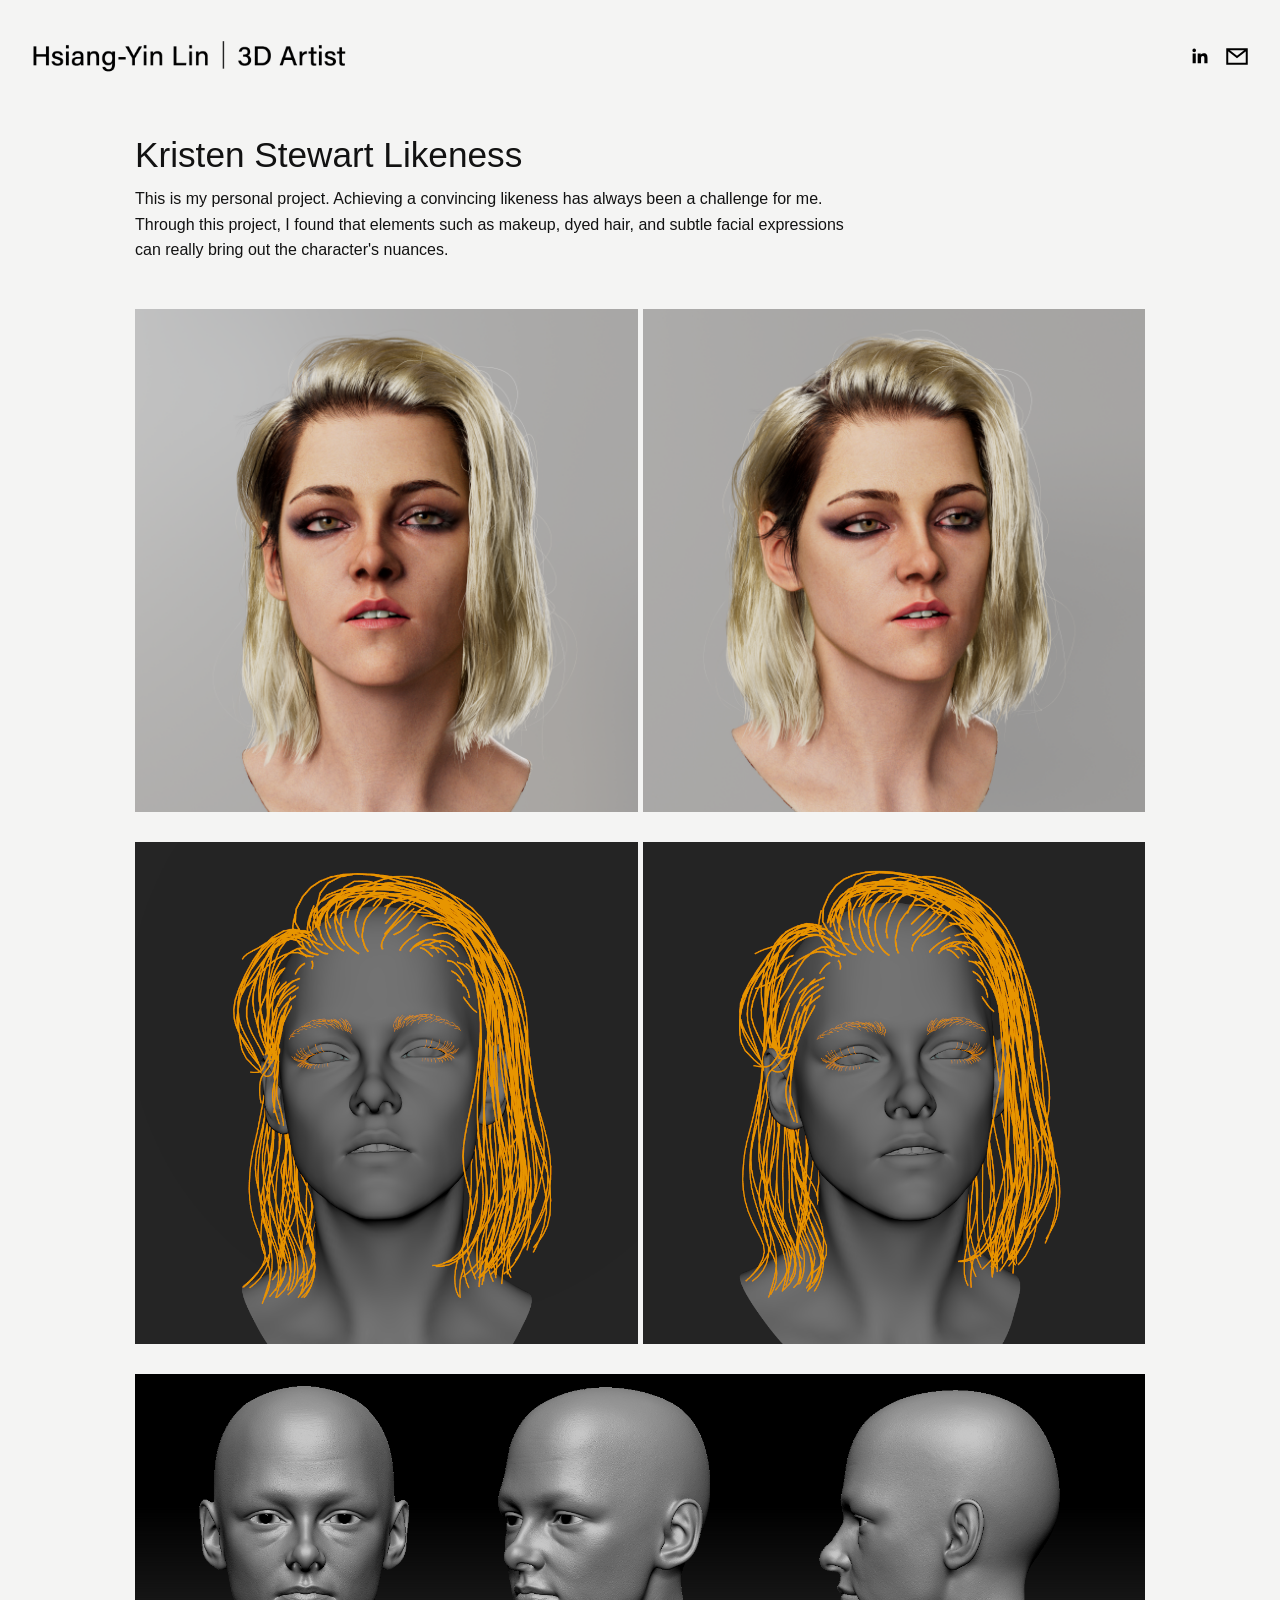
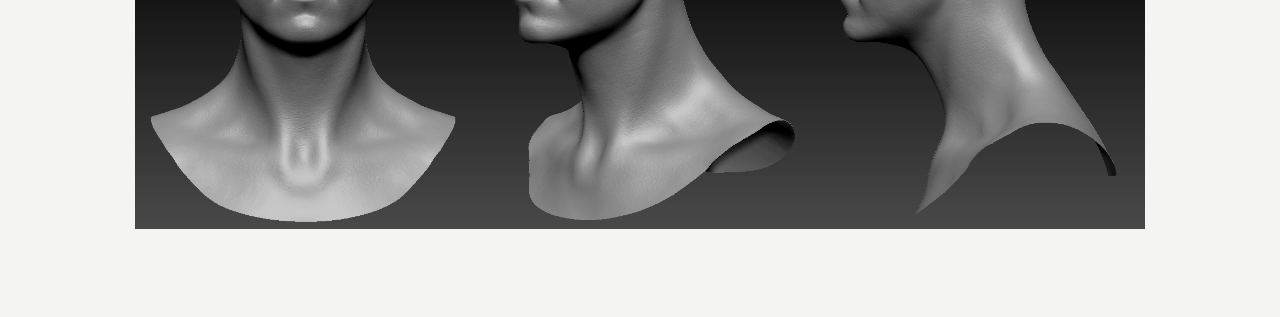
==== commit 281ec805: "Update likeness.html for Lightbox" ====
--- a/likeness.html
+++ b/likeness.html
@@ -27,6 +27,10 @@
       <img src="assets/likeness04.png" alt="Forth view of Kristen Stewart likeness portrait">
       <img src="assets/likeness05.png" alt="Last view of Kristen Stewart likeness portrait">
     </section>
+    <dialog class="image-lightbox" aria-label="Larger image view">
+      <button class="lightbox-close" type="button" aria-label="Close image">×</button>
+      <img src="" alt="">
+    </dialog>
   </main>
 </body>
 </html>
--- a/assets/styles.css
+++ b/assets/styles.css
@@ -191,7 +191,8 @@
 .likeness-grid {
   display: grid;
   grid-template-columns: repeat(2, minmax(0, 1fr));
-  gap: 20px;
+  column-gap: 5px;
+  row-gap: 30px;
 }
 
 .likeness-grid img {
@@ -199,6 +200,14 @@
   aspect-ratio: 1;
   object-fit: cover;
   background: #b2b2b2;
+}
+
+.likeness-grid img:last-child {
+  grid-column: 1 / -1;
+  aspect-ratio: auto;
+  height: auto;
+  object-fit: initial;
+  background: none;
 }
 
 .project-page { padding-bottom: 112px; }
@@ -263,3 +272,16 @@
   .project-card { min-height: 58vh; }
   .project-heading h1 { font-size: 3.6rem; }
 }
+
+.reel-image-row {
+  display: flex;
+  justify-content: center;
+  margin-top: 34px;
+}
+
+.reel-image {
+  flex: none;
+  width: 120%;
+  max-width: calc(100vw - 32px);
+  height: auto;
+}
